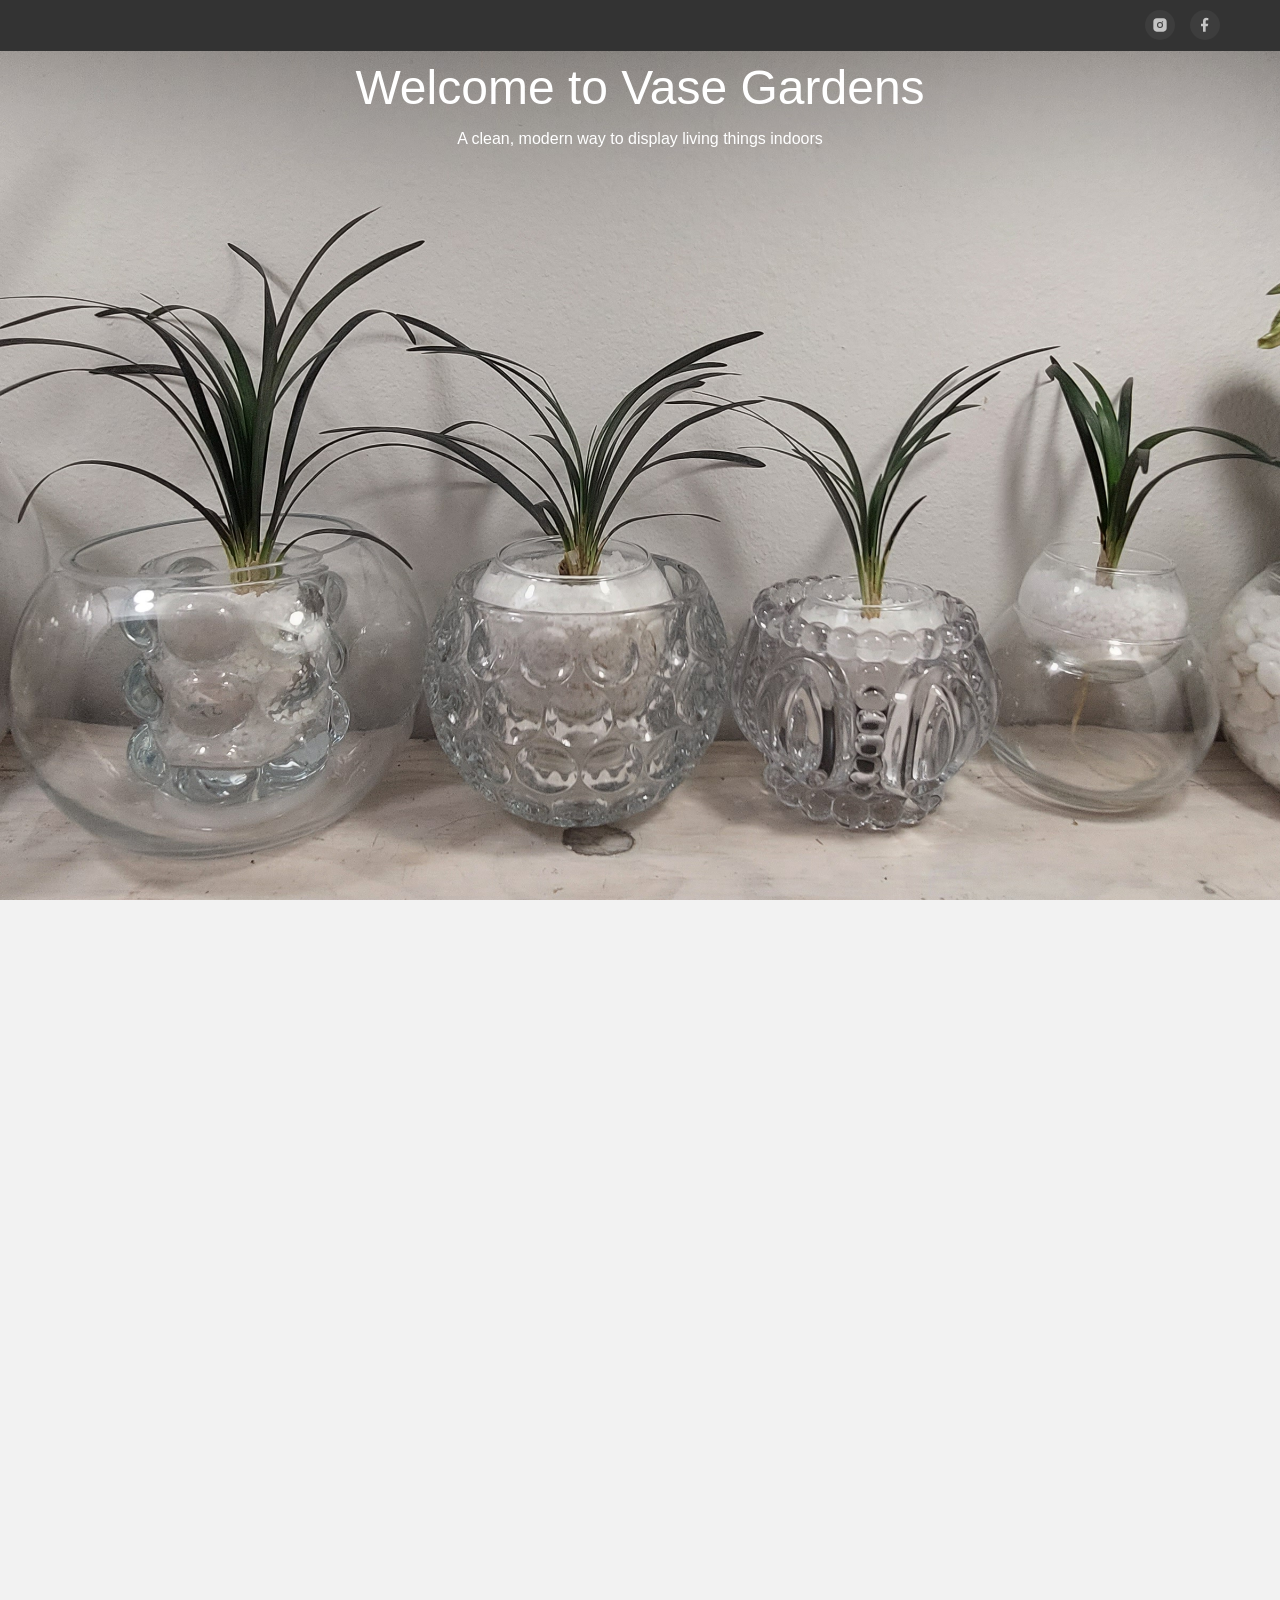
==== index.html @ b7816643 "website" ====
<!DOCTYPE html>
<html>
<head>
  <title>My Pi Project</title>
  <link rel="stylesheet" href="css/styles.css">
</head>

<body>

  <nav class="topnav">

    <div class="left-topnav"></div>

    <div class="right-topnav">
      <div class="social-icons">
        <!-- Instagram -->
        
        <a href="#" aria-label="Instagram">
          <svg viewBox="0 0 24 24">
            <path d="M7 2C4.2 2 2 4.2 2 7v10c0 2.8 2.2 5 5 5h10c2.8 0 5-2.2 5-5V7c0-2.8-2.2-5-5-5H7zm5 5.5A4.5 4.5 0 1 1 7.5 12 4.5 4.5 0 0 1 12 7.5zm0 7.4A2.9 2.9 0 1 0 9.1 12 2.9 2.9 0 0 0 12 14.9zm4.8-7.6a1 1 0 1 1-1-1 1 1 0 0 1 1 1z"/>
          </svg>
        </a>
        
        <!-- Facebook -->
        <a href="#" aria-label="Facebook">
          <svg viewBox="0 0 24 24">
            <path d="M13 22v-8h3l1-4h-4V7c0-1.2.3-2 2-2h2V1.5A27 27 0 0 0 14 1c-3 0-5 2-5 5.5V10H6v4h3v8z"/>
          </svg>
        </a>
      </div>
    </div>
  </nav>

  <div class="page">
    <section class="hero">
      <div class="hero-text-wrapper">
        <div class="hero-head">Welcome to Vase Gardens</div>
        <div class="hero-sub">A clean, modern way to display living things indoors</div>
      </div>
    </section>

    <section class="products">
      <h2>Shop Vase Gardens</h2>

      <div class="product-grid">

        <div class="product-card">
          <img src="images/vase1.jpg" alt="Glass Vase 1">

          <div class="product-info">
            <h3>Minimal Cylinder Vase</h3>
            <p>Clear glass vessel designed for root visibility and water propagation.</p>
            
            <span class="tag">Indoor</span>
            
            <a href="product.html?id=1">
              <button>See Product</button>
            </a>
          </div>
        </div>

        <div class="product-card">
          <img src="images/vase2.jpg" alt="Glass Vase 2">
          <div class="product-info">
            <h3>Minimal Cylinder Vase</h3>
            <p>Clear glass vessel designed for root visibility and water propagation.</p>
            
            <span class="tag">Indoor</span>
            
            <a href="product.html?id=2">
              <button>See Product</button>
            </a>
          </div>
        </div>

        <div class="product-card">
          <img src="images/vase3.jpg" alt="Glass Vase 2">

          <div class="product-info">
            <h3>Minimal Cylinder Vase</h3>
            <p>Clear glass vessel designed for root visibility and water propagation.</p>
            
            <span class="tag">Indoor</span>
            
            <a href="product.html?id=3">
              <button>See Product</button>
            </a>
          </div>
        </div>

        <div class="product-card">
          <img src="images/vase4.jpg" alt="Glass Vase 2">

          <div class="product-info">
            <h3>Minimal Cylinder Vase</h3>
            <p>Clear glass vessel designed for root visibility and water propagation.</p>
            
            <span class="tag">Indoor</span>
            
            <a href="product.html?id=4">
              <button>See Product</button>
            </a>
          </div>
        </div>

      </div>
    </section>
    
    <section class="about">
        <h2>About Vase Gardens</h2>
        <p>
          Vase Gardens is a design-focused approach to indoor plant display...
        </p>
        <p>
          Lorem ipsum dolor sit amet, consectetur adipiscing elit. In pulvinar vestibulum lectus, sit amet interdum enim gravida a. Vivamus consectetur nulla ligula, et sollicitudin nisl congue et. Aenean nulla erat, luctus sed nibh ut, interdum commodo eros. Vivamus nec rhoncus augue. Fusce condimentum lorem lectus, at hendrerit enim dictum vitae. Quisque dapibus, metus nec rhoncus dignissim, justo nisl lobortis ex, vel consectetur orci enim eget purus. Aenean in ornare diam. Nam pretium vel dolor id fermentum. Fusce venenatis magna arcu, sit amet rutrum est auctor ac. Pellentesque consequat pellentesque lacus, ut vehicula eros suscipit vitae. Aenean lobortis lacinia massa vulputate lobortis.
          Nunc diam ligula, cursus tempor aliquam at, finibus viverra metus. Sed fringilla arcu nec tincidunt tristique. Duis eget mollis metus. Integer id vulputate velit. Nam egestas pellentesque ultricies. Cras malesuada porta malesuada. Aliquam erat volutpat. Suspendisse tortor ligula, efficitur in ligula eu, porttitor maximus turpis. Vivamus condimentum, leo ut laoreet pharetra, metus leo eleifend nisl, ut accumsan ipsum ligula ac nisl. Maecenas blandit facilisis pharetra. Nullam et consequat ligula. Sed sollicitudin eu arcu id fermentum. Vestibulum ornare augue sed risus rutrum, quis aliquam dolor pharetra. Praesent luctus consectetur dolor, eget egestas felis accumsan in.
          Etiam malesuada, arcu sed varius vestibulum, turpis turpis eleifend nulla, a aliquet tortor massa vitae mi. Praesent eu justo dolor. Proin ullamcorper nisl non laoreet commodo. Vivamus egestas leo turpis, eget facilisis tortor mattis ac. Ut vestibulum finibus risus. Integer velit lacus, consequat ut facilisis a, vestibulum quis est. Praesent ullamcorper erat eu nibh rhoncus pulvinar. Sed hendrerit vestibulum felis. Nam ullamcorper magna eget magna auctor convallis.</h1>
        </p>
    </section>

    <footer class="footer">
      <div class="footer-content">

        <div class="brand">
          <h3>Vase Gardens</h3>
          <p>Modern botanical display for indoor spaces.</p>
          <div class="social-icons">

          <!-- Instagram -->
          <a href="#" aria-label="Instagram">
            <svg viewBox="0 0 24 24">
              <path d="M7 2C4.2 2 2 4.2 2 7v10c0 2.8 2.2 5 5 5h10c2.8 0 5-2.2 5-5V7c0-2.8-2.2-5-5-5H7zm5 5.5A4.5 4.5 0 1 1 7.5 12 4.5 4.5 0 0 1 12 7.5zm0 7.4A2.9 2.9 0 1 0 9.1 12 2.9 2.9 0 0 0 12 14.9zm4.8-7.6a1 1 0 1 1-1-1 1 1 0 0 1 1 1z"/>
            </svg>
          </a>

          <!-- Facebook -->
          <a href="#" aria-label="Facebook">
            <svg viewBox="0 0 24 24">
              <path d="M13 22v-8h3l1-4h-4V7c0-1.2.3-2 2-2h2V1.5A27 27 0 0 0 14 1c-3 0-5 2-5 5.5V10H6v4h3v8z"/>
            </svg>
          </a>

</div>
        </div>

        <div class="links">
          <a href="#">Shop</a>
          <a href="#">About</a>
          <a href="#">Care Guide</a>
          <a href="#">Contact</a>
        </div>

      </div>

      <div class="bottom">
        <p>© 2026 Vase Gardens. All rights reserved.</p>
      </div>
    </footer>

    <script src="js/app.js"></script>
    
  </div>

</body>
</html>
---- css/styles.css ----
:root {
  --color-bg: hsl(0, 0%, 95%);
  --color-accent: hsl(0, 0%, 20%);
  --color-accent2: hsl(123, 46%, 90%);
  --color-accent3: #2e7d32;
  /* --color-accent2: hsl(0, 0%, 40%); */
}

html, body {
  width: 100%;
  height: 100%;
  margin: 0;
  padding: 0;

  background: var(--color-bg);

  display: flex;
  flex-direction: column;
  min-height: 100vh;

  font-family: 'Exo 2', sans-serif;
  font-size: 16px;
  font-weight: 300;

  -webkit-tap-highlight-color: transparent;
  overflow: auto;
}


.page {
  flex: 1;
}


.topnav {
  position: absolute;
  top: 0;
  left: 0;
  height: 50px;
  width: 100%;
  border-bottom: 1px solid #333;
  background-color: var(--color-accent);
  opacity: 100%;

  display: flex;
  align-items: center;

  z-index: 1000;
}

.left-topnav {
  width: 100%;
}

.right-topnav {
  justify-self: center;
  padding-right: 60px;
  
}

.page {
  display: grid;
  flex-direction: column;

  z-index: 0;
}

.hero {
  height: 100vh;
  width: 100%;
  padding-top: 60px; /* same as nav height */

  background-image: url("../images/hero.jpg");
  background-size: cover;
  background-position: center;

  display: flex;
  align-items: flex-start;
  justify-content: center;

  color: white;
  text-align: center;
}


.hero-head {
  font-size: 3rem;
  padding-bottom: 15px;
}
.hero-sub {
  font-size: 1rem;
}


.products {
  padding: 50px 50px;
  text-align: left;
  padding: 0 15px;
}

.products h2 {
  font-size: 2rem;
  margin-bottom: 40px;
  text-align: center;
}

.product-grid {
  display: grid;
  grid-template-columns: repeat(auto-fit, minmax(320px, 1fr));
  grid-auto-rows: 300px;
  gap: 80px;
  max-width: 1000px;
  margin: 0 auto;
}

.product-card {
  display: flex;
  gap: 20px;
  background: white;
  border-radius: 12px;
  overflow: hidden;
  box-shadow: 0 10px 30px rgba(0,0,0,0.08);
  padding: 15px;
  align-items: center;
}

.product-card img {
  width: 140px;
  height: 200px;
  object-fit: cover;
  border-radius: 10px;
  flex-shrink: 0;
}

.product-info {
  display: flex;
  flex-direction: column;
  gap: 8px;
}

.product-card h3 {
  margin: 15px 0 5px;
}

.product-card p {
  font-size: 0.9rem;
  color: #555;
  line-height: 1.4;
}

.tag {
  width: fit-content;
  font-size: 0.75rem;
  background: var(--color-accent2);
  /* background: ; */
  color: hsl(0, 0%, 5%);
  padding: 4px 10px;
  border-radius: 20px;
  margin: 10px 0;
}

.product-card button {
  width: 100%;
  margin-top: 10px;
  padding: 8px 16px;
  border: none;
  background: var(--color-accent3);
  /* background: #2e7d32; */

  color: white;
  border-radius: 6px;
  cursor: pointer;
}



.about {
  padding: 120px 20px;
  max-width: 1100px;
  margin: 0 auto;
  text-align: left;
}

.about h2 {
  font-size: 2rem;
  margin-bottom: 20px;
}

.about p {
  font-size: 1rem;
  line-height: 1.7;
  color: #333;
}

.footer {
  background: var(--color-accent);
  color: #ccc;
  padding: 10px 10px 10px;
  margin-top: 10px;
  border-top: 1px solid rgba(255,255,255,0.08);

  align-items: center;

}

.footer-content {
  max-width: 1000px;
  margin: 0 auto;

  display: flex;
  justify-content: space-between;
  /* gap: 40px; */
  flex-wrap: wrap;
}

.footer-brand h3 {
  color: white;
  margin-bottom: 10px;
}

.footer-brand p {
  font-size: 0.9rem;
  color: #aaa;
}

.social-icons {
  display: flex;
  gap: 15px;
}

.right-topnav .social-icons a {
  width: 30px;
  height: 30px;
}

.right-topnav .social-icons svg {
  width: 16px;
  height: 16px;
}

.social-icons a {
  display: flex;
  align-items: center;
  justify-content: center;

  width: 36px;
  height: 36px;

  background: rgba(255,255,255,0.05);
  border-radius: 50%;

  transition: all 0.3s ease;
}

.social-icons svg {
  width: 18px;
  height: 18px;
  fill: rgba(255,255,255,0.7);
}

.social-icons a:hover {
  background: #2e7d32;
}

.social-icons a:hover svg {
  fill: white;
}

.links {
  display: flex;
  flex-direction: column;
  margin-top: 20px;
  gap: 10px;
}

.links a {
  color: #ccc;
  text-decoration: none;
  font-size: 0.8rem;
}

.links a:hover {
  color: white;
}

.bottom {
  text-align: center;
  margin-top: 10px;
  font-size: 0.8rem;
  color: #777;
}
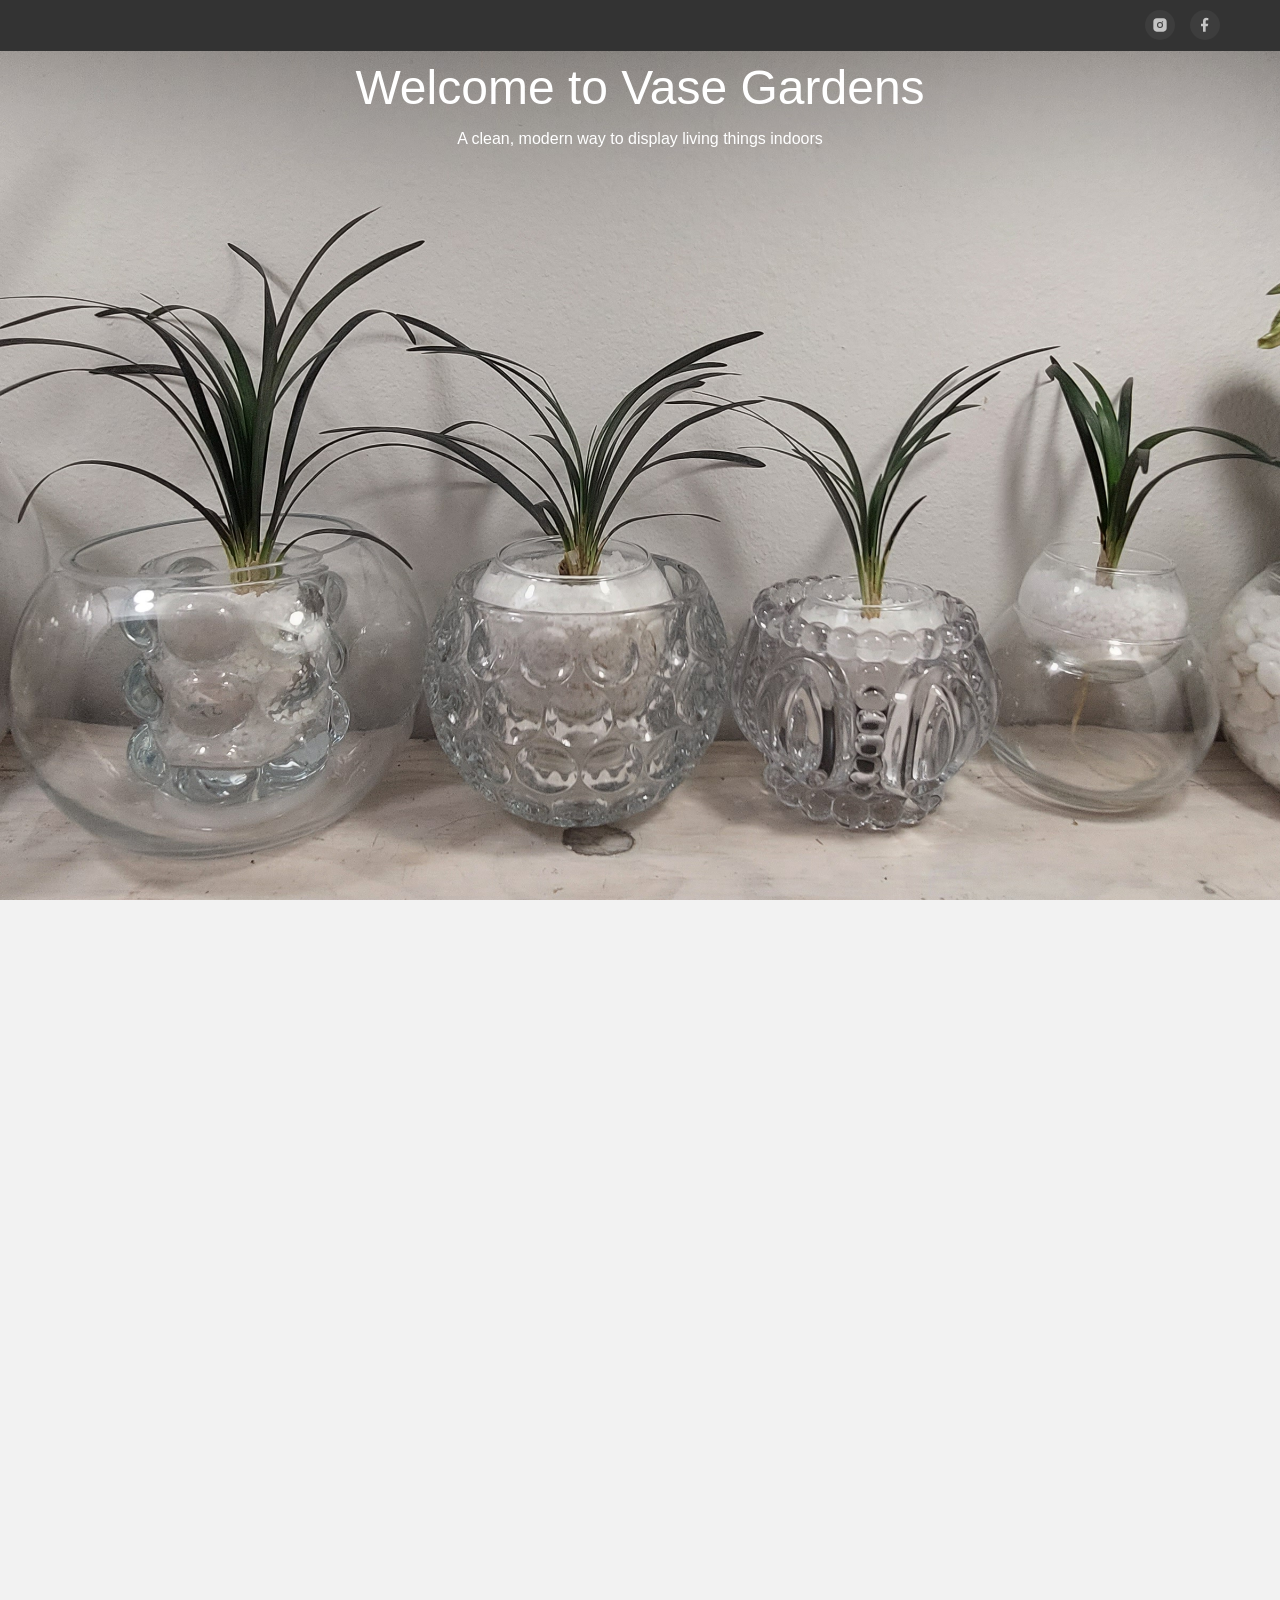
==== commit 9e2fa041: "prouct page" ====
--- a/index.html
+++ b/index.html
@@ -13,20 +13,20 @@
 
     <div class="right-topnav">
       <div class="social-icons">
+
         <!-- Instagram -->
-        
-        <a href="#" aria-label="Instagram">
+        <a href="https://instagram.com" aria-label="Instagram">
           <svg viewBox="0 0 24 24">
             <path d="M7 2C4.2 2 2 4.2 2 7v10c0 2.8 2.2 5 5 5h10c2.8 0 5-2.2 5-5V7c0-2.8-2.2-5-5-5H7zm5 5.5A4.5 4.5 0 1 1 7.5 12 4.5 4.5 0 0 1 12 7.5zm0 7.4A2.9 2.9 0 1 0 9.1 12 2.9 2.9 0 0 0 12 14.9zm4.8-7.6a1 1 0 1 1-1-1 1 1 0 0 1 1 1z"/>
           </svg>
         </a>
-        
+
         <!-- Facebook -->
-        <a href="#" aria-label="Facebook">
+        <a href="https://facebook.com" aria-label="facebook" target="_blank" class="social-icon">
           <svg viewBox="0 0 24 24">
             <path d="M13 22v-8h3l1-4h-4V7c0-1.2.3-2 2-2h2V1.5A27 27 0 0 0 14 1c-3 0-5 2-5 5.5V10H6v4h3v8z"/>
           </svg>
-        </a>
+        </a>          
       </div>
     </div>
   </nav>
@@ -120,27 +120,25 @@
 
     <footer class="footer">
       <div class="footer-content">
-
         <div class="brand">
           <h3>Vase Gardens</h3>
           <p>Modern botanical display for indoor spaces.</p>
           <div class="social-icons">
 
-          <!-- Instagram -->
-          <a href="#" aria-label="Instagram">
-            <svg viewBox="0 0 24 24">
-              <path d="M7 2C4.2 2 2 4.2 2 7v10c0 2.8 2.2 5 5 5h10c2.8 0 5-2.2 5-5V7c0-2.8-2.2-5-5-5H7zm5 5.5A4.5 4.5 0 1 1 7.5 12 4.5 4.5 0 0 1 12 7.5zm0 7.4A2.9 2.9 0 1 0 9.1 12 2.9 2.9 0 0 0 12 14.9zm4.8-7.6a1 1 0 1 1-1-1 1 1 0 0 1 1 1z"/>
-            </svg>
-          </a>
+            <!-- Instagram -->
+            <a href="https://instagram.com" aria-label="Instagram">
+              <svg viewBox="0 0 24 24">
+                <path d="M7 2C4.2 2 2 4.2 2 7v10c0 2.8 2.2 5 5 5h10c2.8 0 5-2.2 5-5V7c0-2.8-2.2-5-5-5H7zm5 5.5A4.5 4.5 0 1 1 7.5 12 4.5 4.5 0 0 1 12 7.5zm0 7.4A2.9 2.9 0 1 0 9.1 12 2.9 2.9 0 0 0 12 14.9zm4.8-7.6a1 1 0 1 1-1-1 1 1 0 0 1 1 1z"/>
+              </svg>
+            </a>
 
-          <!-- Facebook -->
-          <a href="#" aria-label="Facebook">
-            <svg viewBox="0 0 24 24">
-              <path d="M13 22v-8h3l1-4h-4V7c0-1.2.3-2 2-2h2V1.5A27 27 0 0 0 14 1c-3 0-5 2-5 5.5V10H6v4h3v8z"/>
-            </svg>
-          </a>
-
-</div>
+            <!-- Facebook -->
+            <a href="https://facebook.com" aria-label="facebook" target="_blank" class="social-icon">
+              <svg viewBox="0 0 24 24">
+                <path d="M13 22v-8h3l1-4h-4V7c0-1.2.3-2 2-2h2V1.5A27 27 0 0 0 14 1c-3 0-5 2-5 5.5V10H6v4h3v8z"/>
+              </svg>
+            </a>          
+          </div>
         </div>
 
         <div class="links">
--- a/css/styles.css
+++ b/css/styles.css
@@ -106,11 +106,17 @@
 
 .product-grid {
   display: grid;
-  grid-template-columns: repeat(auto-fit, minmax(320px, 1fr));
+  grid-template-columns: repeat(auto-fit, minmax(280px, 1fr));
   grid-auto-rows: 300px;
-  gap: 80px;
-  max-width: 1000px;
+  gap: 40px;
+  max-width: 800px;
   margin: 0 auto;
+}
+
+@media (max-width: 900px) {
+  .product-grid {
+    grid-template-columns: 1fr;
+  }
 }
 
 .product-card {
@@ -288,4 +294,12 @@
   margin-top: 10px;
   font-size: 0.8rem;
   color: #777;
-}+}
+
+/* 
+@media (max-width: 500px) {
+
+  .product-grid {
+    grid-template-columns: 1fr;
+  }
+} */
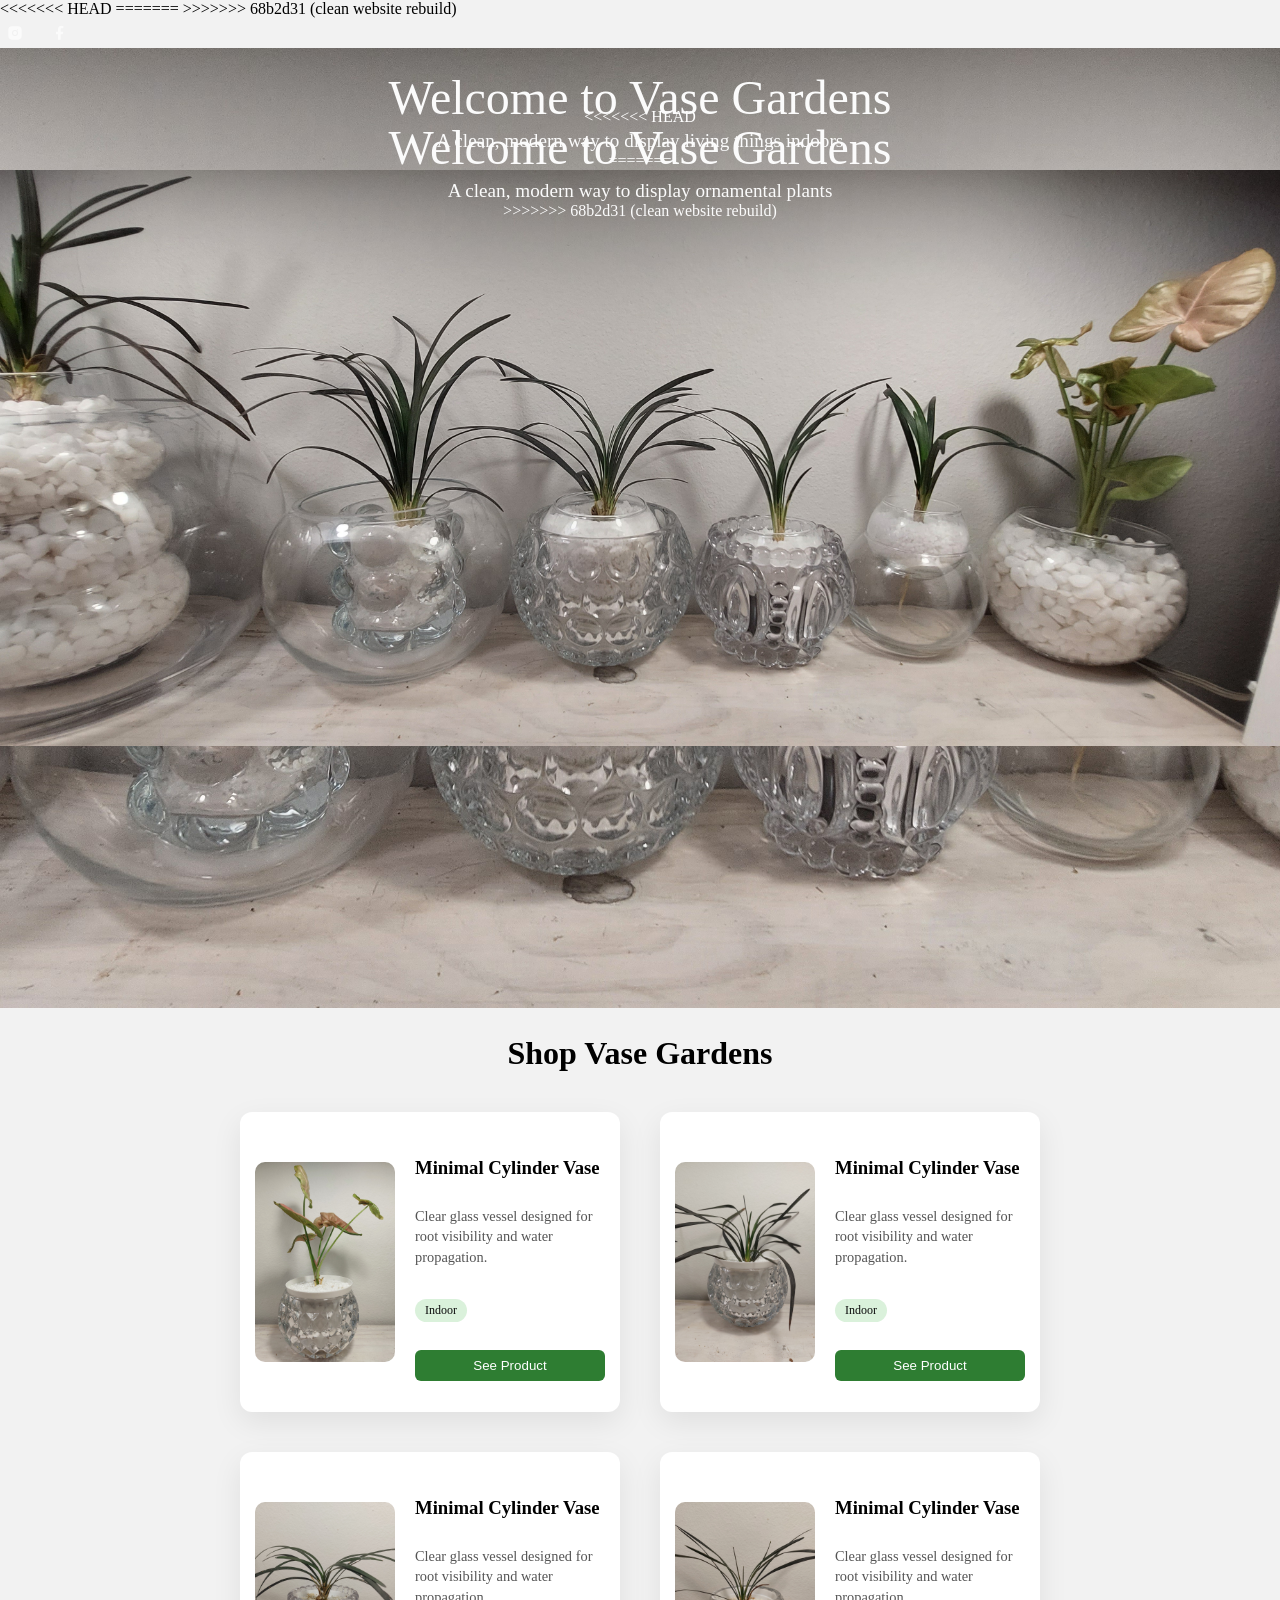
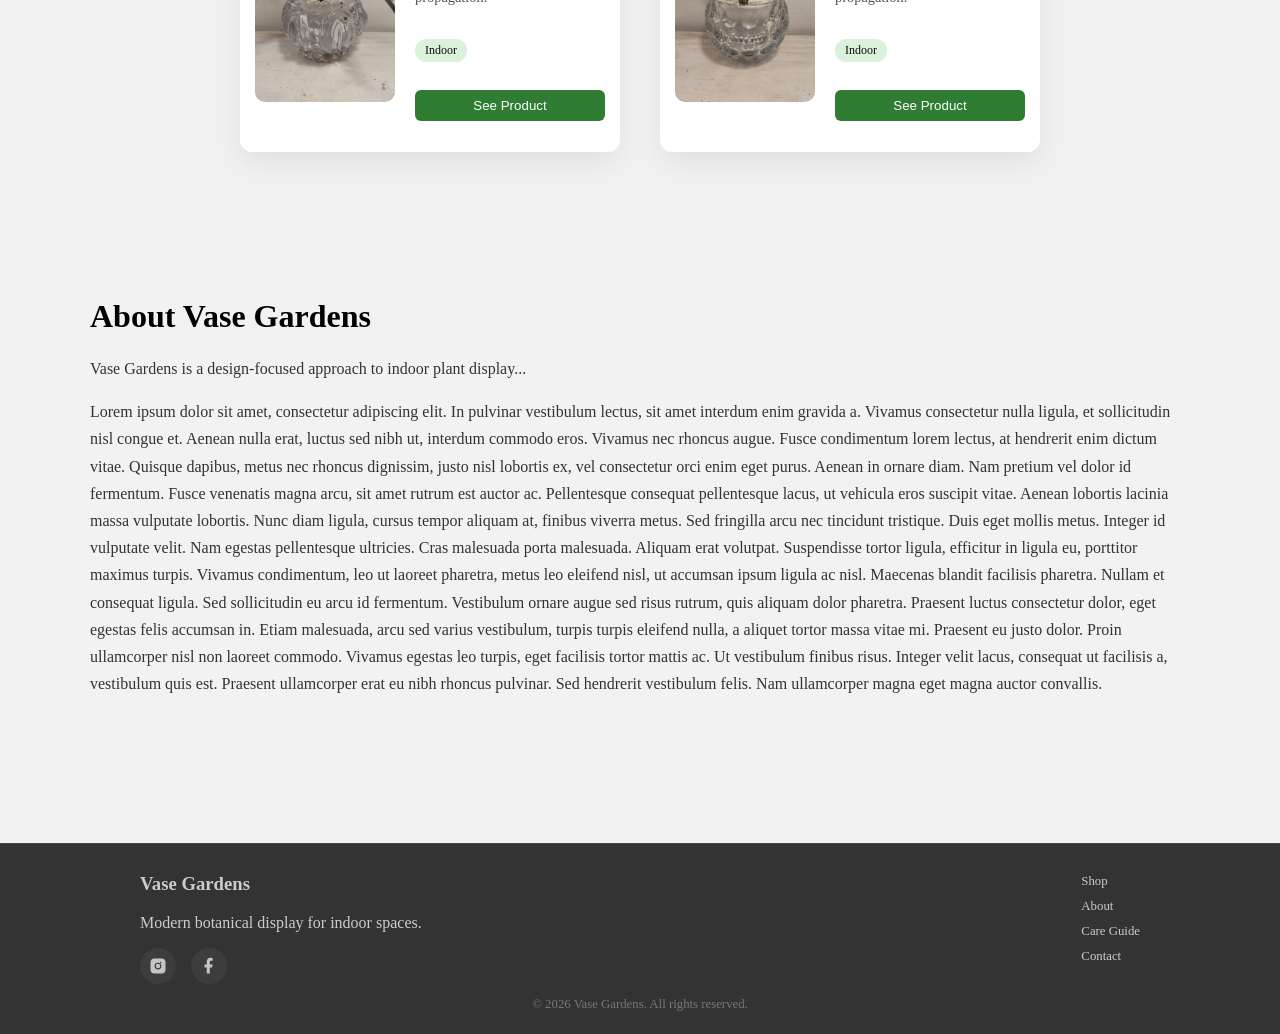
==== commit cda4f44b: "clean website rebuild" ====
--- a/index.html
+++ b/index.html
@@ -2,6 +2,10 @@
 <html>
 <head>
   <title>My Pi Project</title>
+<<<<<<< HEAD
+=======
+  <meta name="viewport" content="width=device-width, initial-scale=1.0">
+>>>>>>> 68b2d31 (clean website rebuild)
   <link rel="stylesheet" href="css/styles.css">
 </head>
 
@@ -33,9 +37,16 @@
 
   <div class="page">
     <section class="hero">
+<<<<<<< HEAD
       <div class="hero-text-wrapper">
         <div class="hero-head">Welcome to Vase Gardens</div>
         <div class="hero-sub">A clean, modern way to display living things indoors</div>
+=======
+      <img src="images/hero.jpg" alt="Hero image">
+      <div class="hero-text-wrapper">
+        <div class="hero-head">Welcome to Vase Gardens</div>
+        <div class="hero-sub">A clean, modern way to display ornamental plants</div>
+>>>>>>> 68b2d31 (clean website rebuild)
       </div>
     </section>
 
--- a/css/styles.css
+++ b/css/styles.css
@@ -8,6 +8,7 @@
 
 html, body {
   width: 100%;
+<<<<<<< HEAD
   height: 100%;
   margin: 0;
   padding: 0;
@@ -18,11 +19,18 @@
   flex-direction: column;
   min-height: 100vh;
 
+=======
+  margin: 0;
+  padding: 0;
+  background: var(--color-bg);
+
+>>>>>>> 68b2d31 (clean website rebuild)
   font-family: 'Exo 2', sans-serif;
   font-size: 16px;
   font-weight: 300;
 
   -webkit-tap-highlight-color: transparent;
+<<<<<<< HEAD
   overflow: auto;
 }
 
@@ -31,6 +39,12 @@
   flex: 1;
 }
 
+=======
+  overflow-x: hidden; /* important */
+}
+
+
+>>>>>>> 68b2d31 (clean website rebuild)
 
 .topnav {
   position: absolute;
@@ -59,6 +73,7 @@
 }
 
 .page {
+<<<<<<< HEAD
   display: grid;
   flex-direction: column;
 
@@ -91,6 +106,91 @@
   font-size: 1rem;
 }
 
+=======
+  min-height: 100vh;
+  display: flex;
+  flex-direction: column;
+}
+
+
+
+.hero {
+  width: 100%;
+  position: relative; /* IMPORTANT: anchor for overlay */
+  padding-top: 50px;
+}
+
+.hero img {
+  width: 100%;
+  height: auto;
+  display: block;
+}
+.hero-text-wrapper {
+  position: absolute;
+  top: 50px;
+  left: 0;
+  width: 100%;
+  text-align: center;
+  display: flex;
+  flex-direction: column;
+  justify-content: center;
+  align-items: center;
+
+  color: #fbfbfb;
+  text-align: center;
+  font-weight: 500;
+
+  z-index: 2;
+}
+
+.hero-head {
+  font-size: 3rem;
+  padding: 20px 0 5px 0;
+
+}
+
+.hero-sub {
+  font-size: 1.2rem;
+}
+
+
+@media (max-width: 500px) {
+  .hero-text-wrapper {
+    position: absolute;
+    top: 40px;
+    left: 0;
+  }
+
+  .hero-head {
+    font-size: 2rem;
+  }
+
+.hero-sub {
+  font-size: 1rem;
+}
+}
+
+/* @media (max-width: 900px) {
+  .hero-head {
+    font-size: 2rem;
+    padding-top: 10px;
+  }
+  .hero-sub {
+    font-size: 0.8rem;
+  }
+}
+
+@media (max-width: 500px) {
+  .hero {
+    height: auto;             
+    padding-top: 50px;        
+
+    background-size: contain;
+    background-position: top;
+    background-color: var(--color-bg);
+  }
+} */
+>>>>>>> 68b2d31 (clean website rebuild)
 
 .products {
   padding: 50px 50px;
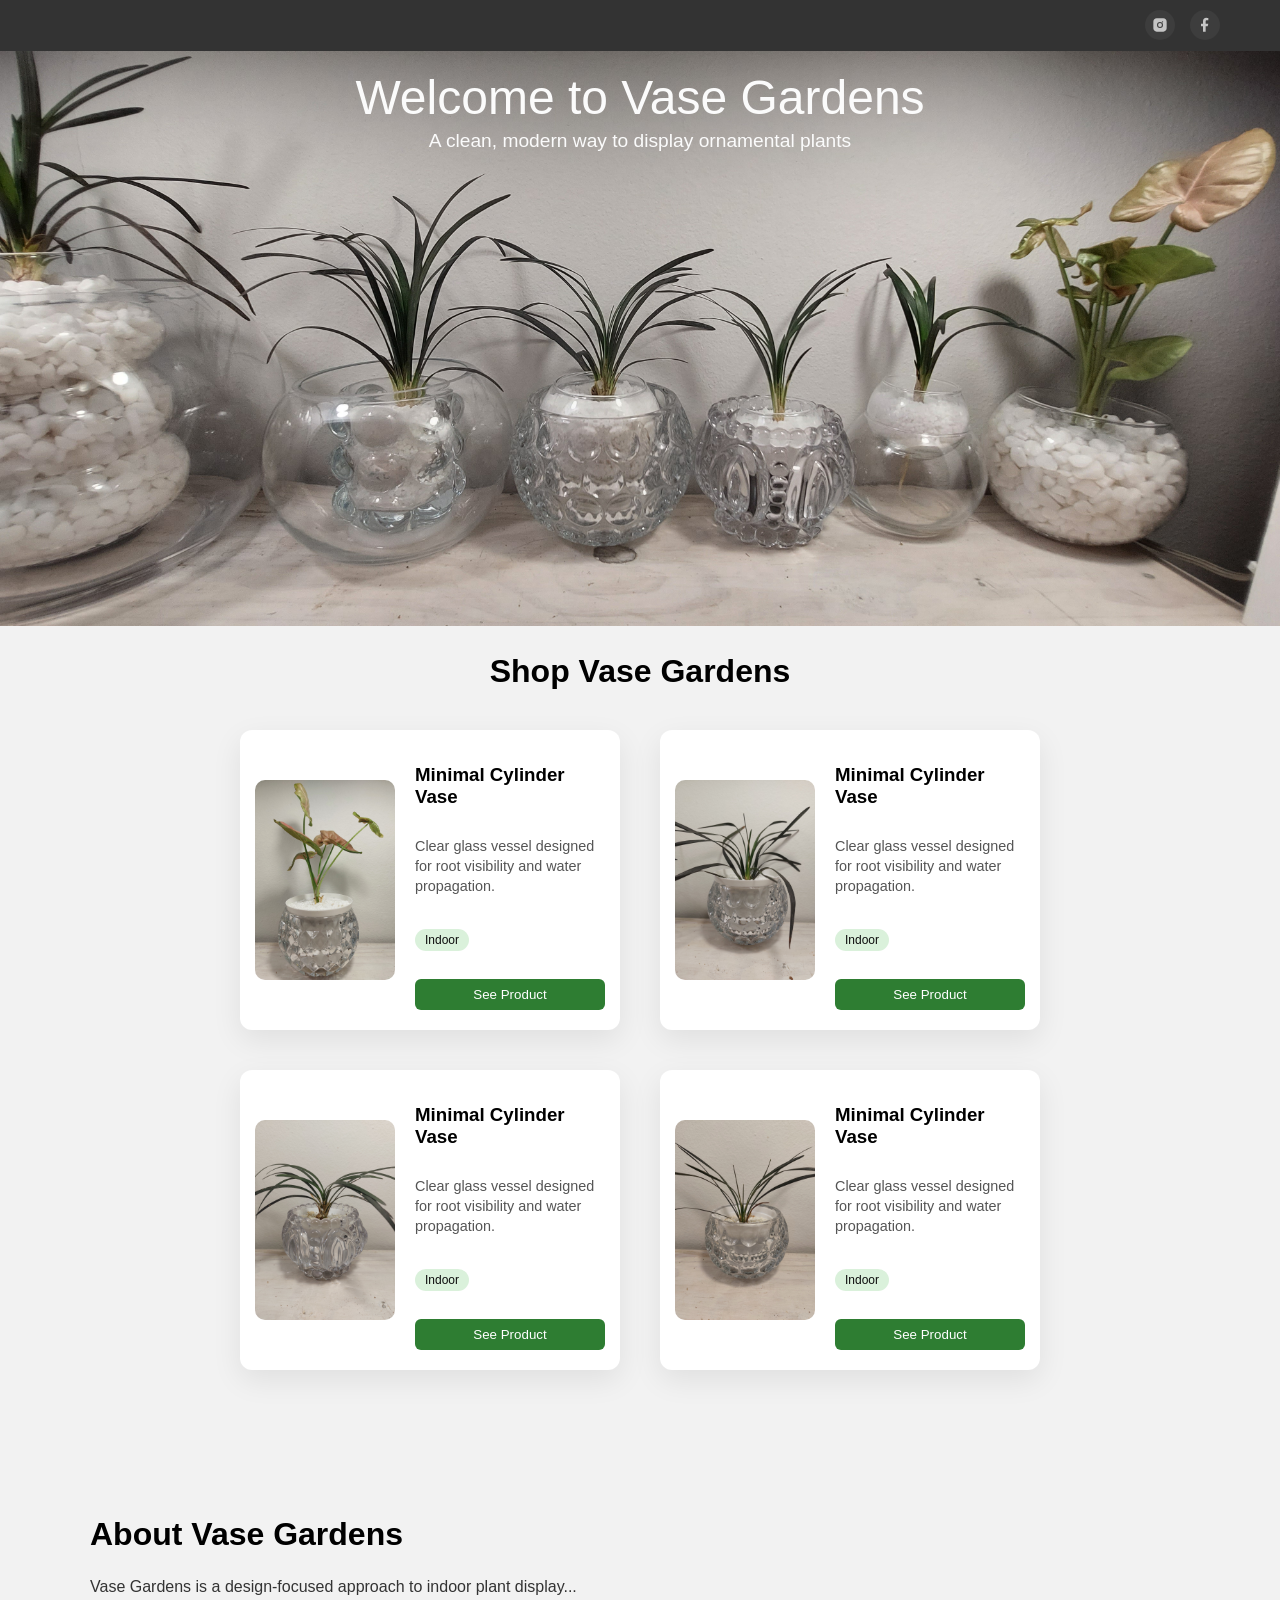
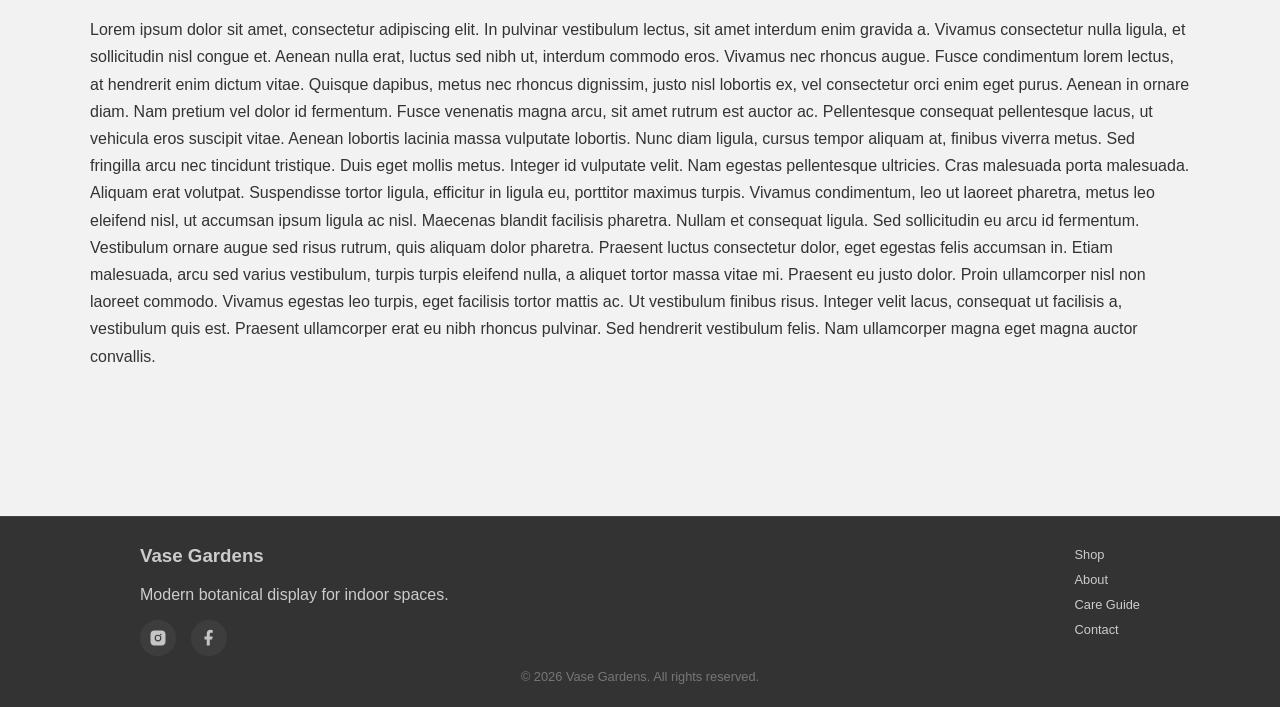
==== commit 0aaf83d7: "update" ====
--- a/index.html
+++ b/index.html
@@ -2,10 +2,7 @@
 <html>
 <head>
   <title>My Pi Project</title>
-<<<<<<< HEAD
-=======
   <meta name="viewport" content="width=device-width, initial-scale=1.0">
->>>>>>> 68b2d31 (clean website rebuild)
   <link rel="stylesheet" href="css/styles.css">
 </head>
 
@@ -37,16 +34,10 @@
 
   <div class="page">
     <section class="hero">
-<<<<<<< HEAD
-      <div class="hero-text-wrapper">
-        <div class="hero-head">Welcome to Vase Gardens</div>
-        <div class="hero-sub">A clean, modern way to display living things indoors</div>
-=======
       <img src="images/hero.jpg" alt="Hero image">
       <div class="hero-text-wrapper">
         <div class="hero-head">Welcome to Vase Gardens</div>
         <div class="hero-sub">A clean, modern way to display ornamental plants</div>
->>>>>>> 68b2d31 (clean website rebuild)
       </div>
     </section>
 
--- a/css/styles.css
+++ b/css/styles.css
@@ -8,43 +8,19 @@
 
 html, body {
   width: 100%;
-<<<<<<< HEAD
-  height: 100%;
-  margin: 0;
-  padding: 0;
-
-  background: var(--color-bg);
-
-  display: flex;
-  flex-direction: column;
-  min-height: 100vh;
-
-=======
   margin: 0;
   padding: 0;
   background: var(--color-bg);
 
->>>>>>> 68b2d31 (clean website rebuild)
   font-family: 'Exo 2', sans-serif;
   font-size: 16px;
   font-weight: 300;
 
   -webkit-tap-highlight-color: transparent;
-<<<<<<< HEAD
-  overflow: auto;
-}
-
-
-.page {
-  flex: 1;
-}
-
-=======
   overflow-x: hidden; /* important */
 }
 
 
->>>>>>> 68b2d31 (clean website rebuild)
 
 .topnav {
   position: absolute;
@@ -73,40 +49,6 @@
 }
 
 .page {
-<<<<<<< HEAD
-  display: grid;
-  flex-direction: column;
-
-  z-index: 0;
-}
-
-.hero {
-  height: 100vh;
-  width: 100%;
-  padding-top: 60px; /* same as nav height */
-
-  background-image: url("../images/hero.jpg");
-  background-size: cover;
-  background-position: center;
-
-  display: flex;
-  align-items: flex-start;
-  justify-content: center;
-
-  color: white;
-  text-align: center;
-}
-
-
-.hero-head {
-  font-size: 3rem;
-  padding-bottom: 15px;
-}
-.hero-sub {
-  font-size: 1rem;
-}
-
-=======
   min-height: 100vh;
   display: flex;
   flex-direction: column;
@@ -190,7 +132,6 @@
     background-color: var(--color-bg);
   }
 } */
->>>>>>> 68b2d31 (clean website rebuild)
 
 .products {
   padding: 50px 50px;
